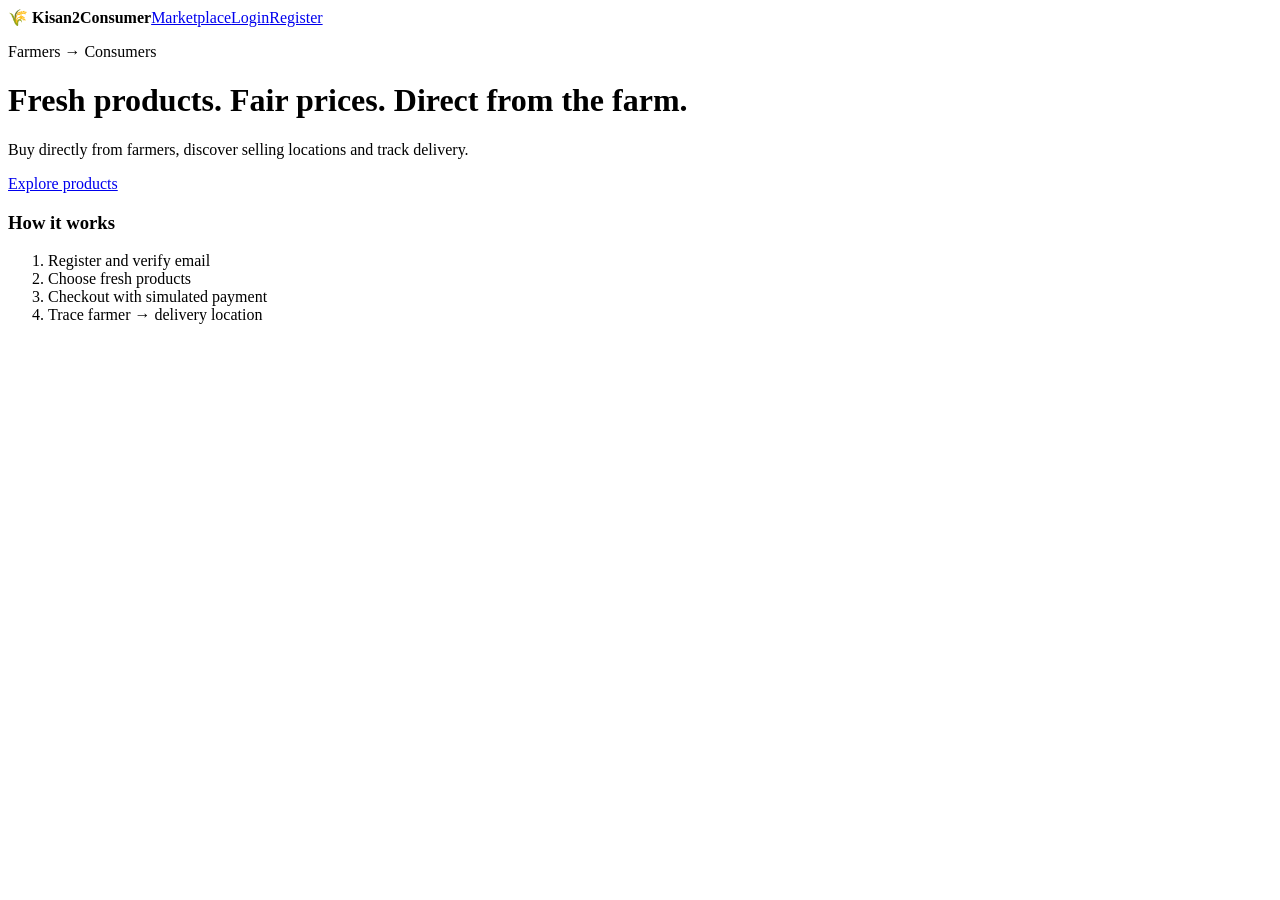
==== frontend/index.html @ daeac689 "Add marketplace landing page" ====
<!doctype html><html><head><meta charset="utf-8"><meta name="viewport" content="width=device-width,initial-scale=1"><title>Kisan2Consumer</title><link rel="stylesheet" href="css/style.css"></head><body><nav><b>🌾 Kisan2Consumer</b><span><a href="products.html">Marketplace</a><a href="login.html">Login</a><a href="register.html">Register</a></span></nav><main class="hero"><div><p class="badge">Farmers → Consumers</p><h1>Fresh products. Fair prices. Direct from the farm.</h1><p>Buy directly from farmers, discover selling locations and track delivery.</p><a class="btn" href="products.html">Explore products</a></div><div class="card"><h3>How it works</h3><ol><li>Register and verify email</li><li>Choose fresh products</li><li>Checkout with simulated payment</li><li>Trace farmer → delivery location</li></ol></div></main></body></html>
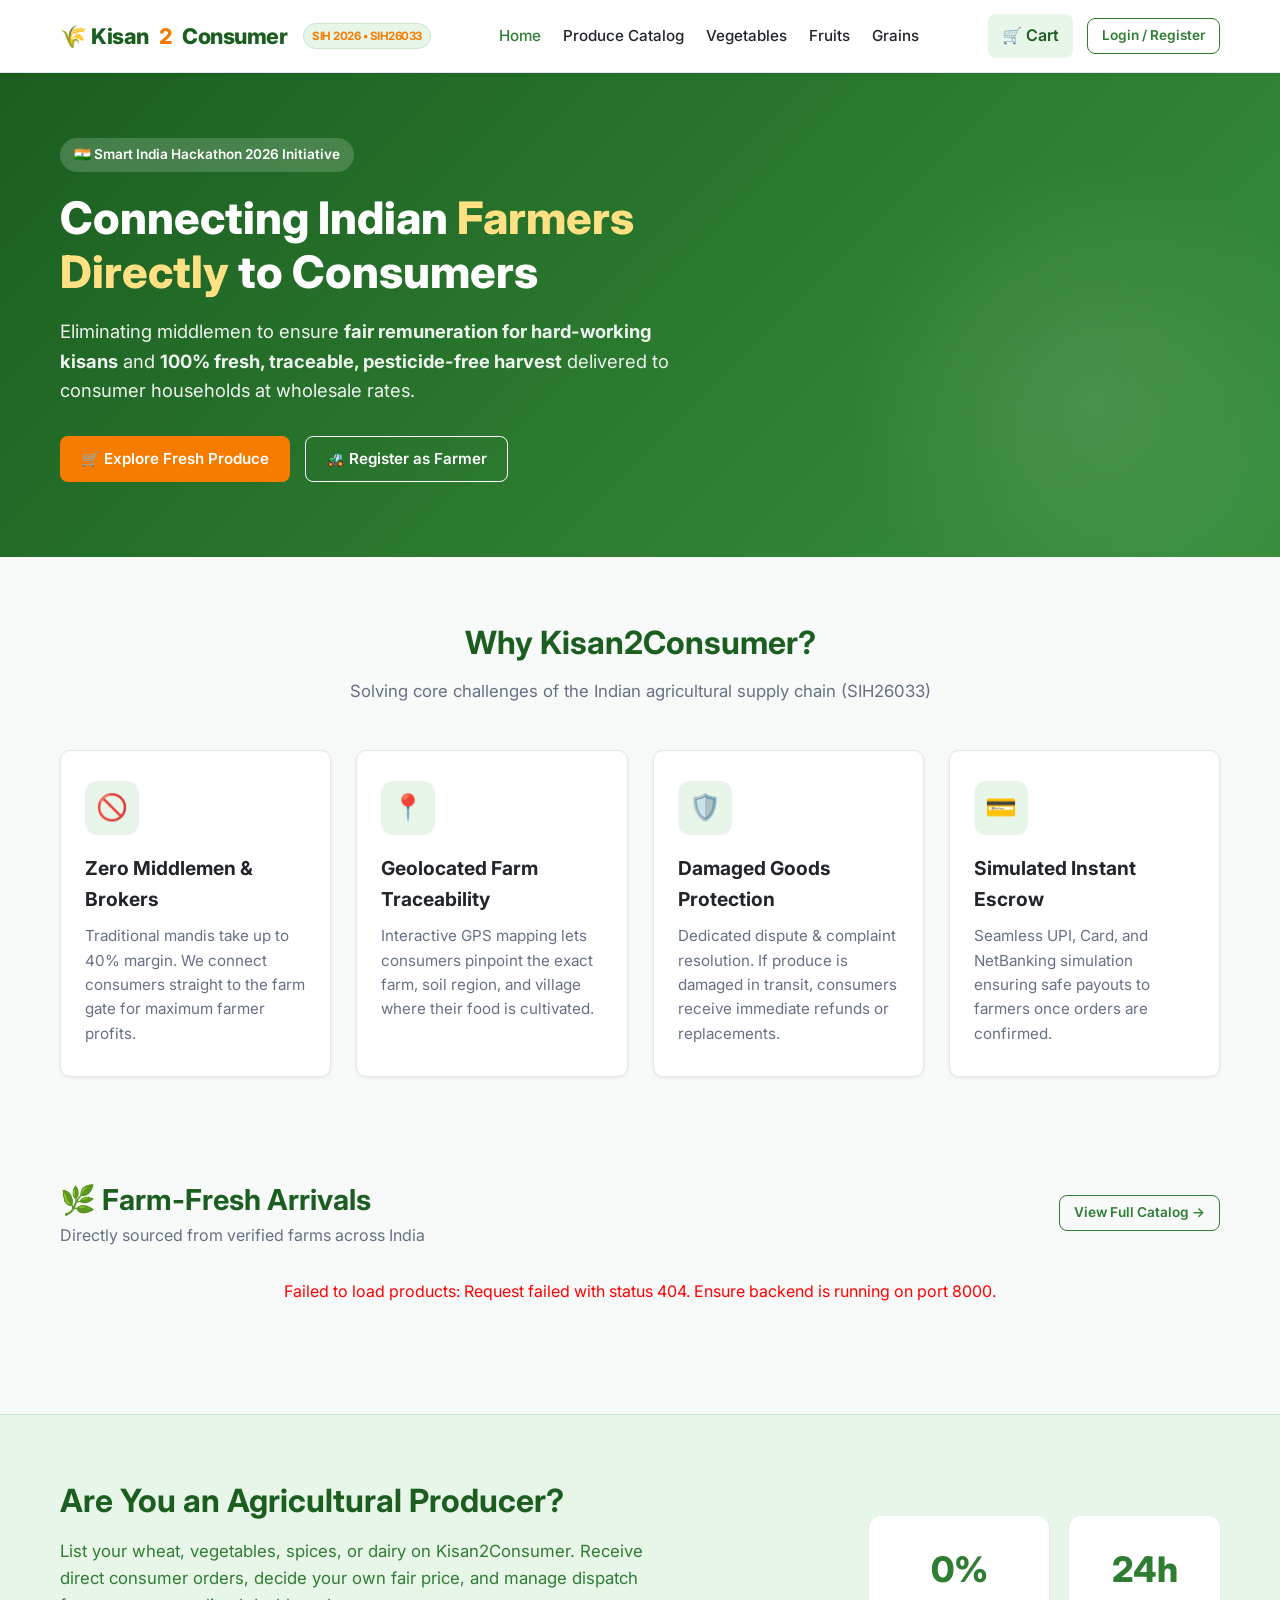
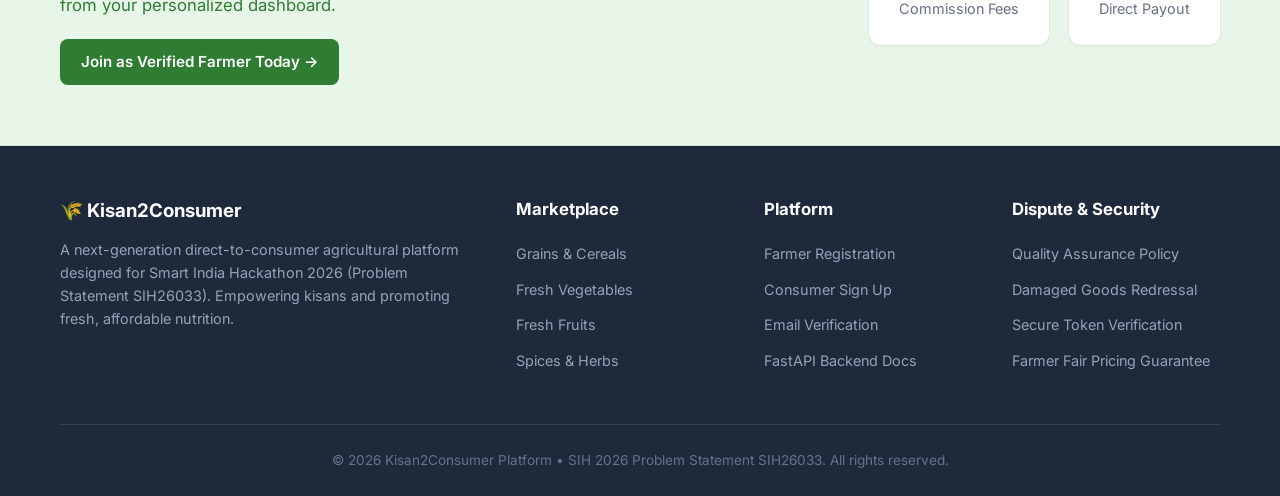
==== commit be918ccd: "feat: complete Kisan2Consumer platform with Admin Portal, Leaflet live tracking, image upload, email" ====
--- a/frontend/index.html
+++ b/frontend/index.html
@@ -1 +1,224 @@
-<!doctype html><html><head><meta charset="utf-8"><meta name="viewport" content="width=device-width,initial-scale=1"><title>Kisan2Consumer</title><link rel="stylesheet" href="css/style.css"></head><body><nav><b>🌾 Kisan2Consumer</b><span><a href="products.html">Marketplace</a><a href="login.html">Login</a><a href="register.html">Register</a></span></nav><main class="hero"><div><p class="badge">Farmers → Consumers</p><h1>Fresh products. Fair prices. Direct from the farm.</h1><p>Buy directly from farmers, discover selling locations and track delivery.</p><a class="btn" href="products.html">Explore products</a></div><div class="card"><h3>How it works</h3><ol><li>Register and verify email</li><li>Choose fresh products</li><li>Checkout with simulated payment</li><li>Trace farmer → delivery location</li></ol></div></main></body></html>
+<!DOCTYPE html>
+<html lang="en">
+<head>
+  <meta charset="UTF-8">
+  <meta name="viewport" content="width=device-width, initial-scale=1.0">
+  <title>Kisan2Consumer - Direct Farm-to-Consumer Agri-Marketplace (SIH26033)</title>
+  <link rel="stylesheet" href="css/style.css">
+  <link rel="stylesheet" href="css/components.css">
+  <!-- Google Font Inter -->
+  <link rel="preconnect" href="https://fonts.googleapis.com">
+  <link rel="preconnect" href="https://fonts.gstatic.com" crossorigin>
+  <link href="https://fonts.googleapis.com/css2?family=Inter:wght@400;500;600;700;800&display=swap" rel="stylesheet">
+</head>
+<body>
+
+  <!-- Navigation Bar -->
+  <nav class="navbar">
+    <div class="container nav-container">
+      <a href="index.html" class="logo">
+        🌾 Kisan<span>2</span>Consumer
+        <span class="sih-tag">SIH 2026 • SIH26033</span>
+      </a>
+
+      <ul class="nav-links">
+        <li><a href="index.html" class="active">Home</a></li>
+        <li><a href="marketplace.html">Produce Catalog</a></li>
+        <li><a href="marketplace.html?category=Fresh+Vegetables">Vegetables</a></li>
+        <li><a href="marketplace.html?category=Fresh+Fruits">Fruits</a></li>
+        <li><a href="marketplace.html?category=Grains+%26+Cereals">Grains</a></li>
+      </ul>
+
+      <div class="nav-actions">
+        <!-- Injected dynamically by api.js -->
+      </div>
+    </div>
+  </nav>
+
+  <!-- Hero Section -->
+  <section class="hero">
+    <div class="container">
+      <div class="hero-content">
+        <div class="hero-pill">
+          <span>🇮🇳 Smart India Hackathon 2026 Initiative</span>
+        </div>
+        <h1>Connecting Indian <span>Farmers Directly</span> to Consumers</h1>
+        <p>
+          Eliminating middlemen to ensure <strong>fair remuneration for hard-working kisans</strong> and <strong>100% fresh, traceable, pesticide-free harvest</strong> delivered to consumer households at wholesale rates.
+        </p>
+        <div class="hero-buttons">
+          <a href="marketplace.html" class="btn btn-accent">🛒 Explore Fresh Produce</a>
+          <a href="auth.html?role=farmer" class="btn btn-outline" style="color: white; border-color: white;">🚜 Register as Farmer</a>
+        </div>
+      </div>
+    </div>
+  </section>
+
+  <!-- Problem Statement & Solution Highlights -->
+  <section class="features-section">
+    <div class="container">
+      <div class="section-header">
+        <h2>Why Kisan2Consumer?</h2>
+        <p>Solving core challenges of the Indian agricultural supply chain (SIH26033)</p>
+      </div>
+
+      <div class="features-grid">
+        <div class="feature-card">
+          <div class="feature-icon">🚫</div>
+          <h3>Zero Middlemen & Brokers</h3>
+          <p>Traditional mandis take up to 40% margin. We connect consumers straight to the farm gate for maximum farmer profits.</p>
+        </div>
+
+        <div class="feature-card">
+          <div class="feature-icon">📍</div>
+          <h3>Geolocated Farm Traceability</h3>
+          <p>Interactive GPS mapping lets consumers pinpoint the exact farm, soil region, and village where their food is cultivated.</p>
+        </div>
+
+        <div class="feature-card">
+          <div class="feature-icon">🛡️</div>
+          <h3>Damaged Goods Protection</h3>
+          <p>Dedicated dispute & complaint resolution. If produce is damaged in transit, consumers receive immediate refunds or replacements.</p>
+        </div>
+
+        <div class="feature-card">
+          <div class="feature-icon">💳</div>
+          <h3>Simulated Instant Escrow</h3>
+          <p>Seamless UPI, Card, and NetBanking simulation ensuring safe payouts to farmers once orders are confirmed.</p>
+        </div>
+      </div>
+    </div>
+  </section>
+
+  <!-- Live Featured Produce Section -->
+  <section style="padding: 40px 0 60px;">
+    <div class="container">
+      <div style="display: flex; align-items: center; justify-content: space-between; margin-bottom: 30px;">
+        <div>
+          <h2 style="font-size: 1.8rem; color: var(--primary-dark);">🌿 Farm-Fresh Arrivals</h2>
+          <p style="color: var(--text-muted);">Directly sourced from verified farms across India</p>
+        </div>
+        <a href="marketplace.html" class="btn btn-outline btn-sm">View Full Catalog →</a>
+      </div>
+
+      <div id="featured-products-grid" class="products-grid">
+        <!-- Loaded dynamically from API -->
+        <div style="grid-column: 1 / -1; text-align: center; padding: 40px; color: var(--text-muted);">
+          Loading fresh farm produce...
+        </div>
+      </div>
+    </div>
+  </section>
+
+  <!-- Kisan Callout Banner -->
+  <section style="background: #e8f5e9; padding: 60px 0; border-top: 1px solid #c8e6c9; border-bottom: 1px solid #c8e6c9;">
+    <div class="container" style="display: flex; align-items: center; justify-content: space-between; flex-wrap: wrap; gap: 30px;">
+      <div style="max-width: 600px;">
+        <h2 style="font-size: 2rem; color: var(--primary-dark); margin-bottom: 12px;">Are You an Agricultural Producer?</h2>
+        <p style="color: #2e7d32; font-size: 1.05rem; margin-bottom: 20px;">
+          List your wheat, vegetables, spices, or dairy on Kisan2Consumer. Receive direct consumer orders, decide your own fair price, and manage dispatch from your personalized dashboard.
+        </p>
+        <a href="auth.html?role=farmer" class="btn btn-primary">Join as Verified Farmer Today →</a>
+      </div>
+      <div style="display: flex; gap: 20px; text-align: center;">
+        <div style="background: white; padding: 25px 30px; border-radius: 12px; box-shadow: var(--shadow-sm);">
+          <div style="font-size: 2.2rem; font-weight: 800; color: var(--primary);">0%</div>
+          <div style="font-size: 0.9rem; color: var(--text-muted);">Commission Fees</div>
+        </div>
+        <div style="background: white; padding: 25px 30px; border-radius: 12px; box-shadow: var(--shadow-sm);">
+          <div style="font-size: 2.2rem; font-weight: 800; color: var(--primary);">24h</div>
+          <div style="font-size: 0.9rem; color: var(--text-muted);">Direct Payout</div>
+        </div>
+      </div>
+    </div>
+  </section>
+
+  <!-- Footer -->
+  <footer>
+    <div class="container">
+      <div class="footer-grid">
+        <div class="footer-col">
+          <h3 style="color: white; margin-bottom: 12px;">🌾 Kisan2Consumer</h3>
+          <p style="font-size: 0.9rem; line-height: 1.6; color: #94a3b8;">
+            A next-generation direct-to-consumer agricultural platform designed for Smart India Hackathon 2026 (Problem Statement SIH26033). Empowering kisans and promoting fresh, affordable nutrition.
+          </p>
+        </div>
+        <div class="footer-col">
+          <h4>Marketplace</h4>
+          <ul>
+            <li><a href="marketplace.html?category=Grains+%26+Cereals">Grains & Cereals</a></li>
+            <li><a href="marketplace.html?category=Fresh+Vegetables">Fresh Vegetables</a></li>
+            <li><a href="marketplace.html?category=Fresh+Fruits">Fresh Fruits</a></li>
+            <li><a href="marketplace.html?category=Spices+%26+Herbs">Spices & Herbs</a></li>
+          </ul>
+        </div>
+        <div class="footer-col">
+          <h4>Platform</h4>
+          <ul>
+            <li><a href="auth.html?role=farmer">Farmer Registration</a></li>
+            <li><a href="auth.html?role=consumer">Consumer Sign Up</a></li>
+            <li><a href="verify-email.html">Email Verification</a></li>
+            <li><a href="http://localhost:8000/docs" target="_blank">FastAPI Backend Docs</a></li>
+          </ul>
+        </div>
+        <div class="footer-col">
+          <h4>Dispute & Security</h4>
+          <ul>
+            <li><a href="#">Quality Assurance Policy</a></li>
+            <li><a href="#">Damaged Goods Redressal</a></li>
+            <li><a href="#">Secure Token Verification</a></li>
+            <li><a href="#">Farmer Fair Pricing Guarantee</a></li>
+          </ul>
+        </div>
+      </div>
+      <div class="footer-bottom">
+        © 2026 Kisan2Consumer Platform • SIH 2026 Problem Statement SIH26033. All rights reserved.
+      </div>
+    </div>
+  </footer>
+
+  <script src="js/api.js"></script>
+  <script>
+    async function loadFeaturedProduce() {
+      const container = document.getElementById("featured-products-grid");
+      try {
+        const products = await apiRequest("/api/products");
+        if (!products || products.length === 0) {
+          container.innerHTML = `<div style="grid-column: 1 / -1; text-align: center; padding: 30px;">No produce listings available right now.</div>`;
+          return;
+        }
+
+        container.innerHTML = products.slice(0, 6).map(prod => `
+          <div class="product-card">
+            <div class="product-img-wrap">
+              <img src="${prod.image_url || 'https://images.unsplash.com/photo-1542838132-92c53300491e?auto=format&fit=crop&w=600&q=80'}" alt="${prod.title}">
+              ${prod.is_organic ? '<div class="organic-badge">🌱 Organic</div>' : ''}
+              ${prod.distance_km ? `<div class="distance-badge">📍 ${prod.distance_km} km</div>` : ''}
+            </div>
+            <div class="product-body">
+              <div class="product-cat">${prod.category}</div>
+              <h3 class="product-title">${prod.title}</h3>
+              <div class="product-farm">
+                🚜 ${prod.farmer ? (prod.farmer.farm_name || prod.farmer.full_name) : 'Local Farm'}
+                • ${prod.farm_location_name || (prod.farmer ? prod.farmer.farm_city : 'India')}
+              </div>
+              <div class="rating-row">
+                <span class="rating-stars">★ ${prod.average_rating > 0 ? prod.average_rating : 'New'}</span>
+                <span>(${prod.total_reviews} reviews)</span>
+              </div>
+              <div class="product-footer">
+                <div class="product-price">₹${prod.price_per_unit} <span>/ ${prod.unit}</span></div>
+                <a href="product-detail.html?id=${prod.id}" class="btn btn-outline btn-sm">View Produce</a>
+              </div>
+            </div>
+          </div>
+        `).join("");
+      } catch (err) {
+        container.innerHTML = `<div style="grid-column: 1 / -1; text-align: center; color: red;">Failed to load products: ${err.message}. Ensure backend is running on port 8000.</div>`;
+      }
+    }
+
+    document.addEventListener("DOMContentLoaded", loadFeaturedProduce);
+  </script>
+</body>
+</html>
--- a/frontend/css/style.css
+++ b/frontend/css/style.css
@@ -0,0 +1,624 @@
+:root {
+  --primary: #2e7d32;
+  --primary-dark: #1b5e20;
+  --primary-light: #e8f5e9;
+  --accent: #f57c00;
+  --accent-light: #fff3e0;
+  --earth: #5d4037;
+  --text-dark: #212529;
+  --text-muted: #667085;
+  --bg-page: #f8faf9;
+  --bg-card: #ffffff;
+  --border-color: #e2e8f0;
+  --success: #2e7d32;
+  --warning: #ed6c02;
+  --danger: #d32f2f;
+  --info: #0288d1;
+  --shadow-sm: 0 1px 3px rgba(0, 0, 0, 0.08);
+  --shadow-md: 0 4px 12px rgba(0, 0, 0, 0.08);
+  --shadow-lg: 0 10px 25px rgba(0, 0, 0, 0.1);
+  --radius: 10px;
+  --transition: all 0.25s ease;
+}
+
+* {
+  margin: 0;
+  padding: 0;
+  box-sizing: border-box;
+  font-family: 'Inter', -apple-system, BlinkMacSystemFont, 'Segoe UI', Roboto, sans-serif;
+}
+
+body {
+  background-color: var(--bg-page);
+  color: var(--text-dark);
+  line-height: 1.6;
+  min-height: 100vh;
+  display: flex;
+  flex-direction: column;
+}
+
+/* Container */
+.container {
+  max-width: 1200px;
+  margin: 0 auto;
+  padding: 0 20px;
+}
+
+/* Header & Navbar */
+.navbar {
+  background-color: #ffffff;
+  border-bottom: 1px solid var(--border-color);
+  position: sticky;
+  top: 0;
+  z-index: 1000;
+  box-shadow: var(--shadow-sm);
+}
+
+.nav-container {
+  display: flex;
+  align-items: center;
+  justify-content: space-between;
+  height: 72px;
+}
+
+.logo {
+  display: flex;
+  align-items: center;
+  gap: 10px;
+  text-decoration: none;
+  color: var(--primary-dark);
+  font-size: 1.35rem;
+  font-weight: 800;
+  letter-spacing: -0.5px;
+}
+
+.logo span {
+  color: var(--accent);
+}
+
+.sih-tag {
+  background-color: #e8f5e9;
+  color: var(--primary-dark);
+  font-size: 0.72rem;
+  font-weight: 700;
+  padding: 3px 8px;
+  border-radius: 20px;
+  border: 1px solid #c8e6c9;
+  margin-left: 6px;
+}
+
+.nav-links {
+  display: flex;
+  align-items: center;
+  gap: 22px;
+  list-style: none;
+}
+
+.nav-links a {
+  text-decoration: none;
+  color: var(--text-dark);
+  font-weight: 500;
+  font-size: 0.95rem;
+  transition: var(--transition);
+  display: flex;
+  align-items: center;
+  gap: 6px;
+}
+
+.nav-links a:hover,
+.nav-links a.active {
+  color: var(--primary);
+}
+
+.nav-actions {
+  display: flex;
+  align-items: center;
+  gap: 14px;
+}
+
+.cart-icon-btn {
+  position: relative;
+  background: var(--primary-light);
+  border: none;
+  color: var(--primary-dark);
+  padding: 9px 14px;
+  border-radius: 8px;
+  font-weight: 600;
+  cursor: pointer;
+  display: flex;
+  align-items: center;
+  gap: 6px;
+  transition: var(--transition);
+  text-decoration: none;
+}
+
+.cart-icon-btn:hover {
+  background: #c8e6c9;
+}
+
+.cart-badge {
+  background: var(--accent);
+  color: white;
+  border-radius: 50%;
+  padding: 2px 7px;
+  font-size: 0.75rem;
+  font-weight: 700;
+}
+
+.btn {
+  display: inline-flex;
+  align-items: center;
+  justify-content: center;
+  gap: 8px;
+  padding: 10px 20px;
+  border-radius: 8px;
+  font-weight: 600;
+  font-size: 0.95rem;
+  text-decoration: none;
+  cursor: pointer;
+  transition: var(--transition);
+  border: 1px solid transparent;
+}
+
+.btn-primary {
+  background-color: var(--primary);
+  color: white;
+}
+
+.btn-primary:hover {
+  background-color: var(--primary-dark);
+}
+
+.btn-outline {
+  border-color: var(--primary);
+  color: var(--primary);
+  background: transparent;
+}
+
+.btn-outline:hover {
+  background-color: var(--primary-light);
+}
+
+.btn-accent {
+  background-color: var(--accent);
+  color: white;
+}
+
+.btn-accent:hover {
+  background-color: #e65100;
+}
+
+.btn-danger {
+  background-color: var(--danger);
+  color: white;
+}
+
+.btn-sm {
+  padding: 6px 14px;
+  font-size: 0.85rem;
+}
+
+/* User Menu */
+.user-menu {
+  display: flex;
+  align-items: center;
+  gap: 12px;
+}
+
+.user-badge {
+  background: #edf2f7;
+  padding: 6px 12px;
+  border-radius: 20px;
+  font-size: 0.85rem;
+  font-weight: 600;
+  display: flex;
+  align-items: center;
+  gap: 6px;
+}
+
+/* Hero Section */
+.hero {
+  background: linear-gradient(135deg, #1b5e20 0%, #2e7d32 60%, #388e3c 100%);
+  color: white;
+  padding: 65px 0 75px;
+  position: relative;
+  overflow: hidden;
+}
+
+.hero::after {
+  content: "";
+  position: absolute;
+  right: -5%;
+  bottom: -20%;
+  width: 500px;
+  height: 500px;
+  background: radial-gradient(circle, rgba(255, 255, 255, 0.1) 0%, rgba(255, 255, 255, 0) 70%);
+  border-radius: 50%;
+}
+
+.hero-content {
+  max-width: 750px;
+}
+
+.hero-pill {
+  display: inline-flex;
+  align-items: center;
+  gap: 8px;
+  background: rgba(255, 255, 255, 0.18);
+  backdrop-filter: blur(8px);
+  padding: 6px 14px;
+  border-radius: 30px;
+  font-size: 0.85rem;
+  font-weight: 600;
+  margin-bottom: 20px;
+}
+
+.hero h1 {
+  font-size: 2.8rem;
+  font-weight: 800;
+  line-height: 1.2;
+  margin-bottom: 18px;
+}
+
+.hero h1 span {
+  color: #ffe082;
+}
+
+.hero p {
+  font-size: 1.15rem;
+  opacity: 0.92;
+  margin-bottom: 30px;
+  max-width: 650px;
+}
+
+.hero-buttons {
+  display: flex;
+  gap: 15px;
+  flex-wrap: wrap;
+}
+
+/* Features Grid */
+.features-section {
+  padding: 60px 0;
+}
+
+.section-header {
+  text-align: center;
+  margin-bottom: 45px;
+}
+
+.section-header h2 {
+  font-size: 2rem;
+  font-weight: 700;
+  color: var(--primary-dark);
+  margin-bottom: 10px;
+}
+
+.section-header p {
+  color: var(--text-muted);
+  font-size: 1.05rem;
+}
+
+.features-grid {
+  display: grid;
+  grid-template-columns: repeat(auto-fit, minmax(260px, 1fr));
+  gap: 25px;
+}
+
+.feature-card {
+  background: white;
+  padding: 30px 24px;
+  border-radius: var(--radius);
+  border: 1px solid var(--border-color);
+  box-shadow: var(--shadow-sm);
+  transition: var(--transition);
+}
+
+.feature-card:hover {
+  transform: translateY(-4px);
+  box-shadow: var(--shadow-md);
+  border-color: #a5d6a7;
+}
+
+.feature-icon {
+  width: 54px;
+  height: 54px;
+  border-radius: 12px;
+  background: var(--primary-light);
+  color: var(--primary);
+  display: flex;
+  align-items: center;
+  justify-content: center;
+  font-size: 1.6rem;
+  margin-bottom: 18px;
+}
+
+.feature-card h3 {
+  font-size: 1.2rem;
+  margin-bottom: 10px;
+  color: var(--text-dark);
+}
+
+.feature-card p {
+  color: var(--text-muted);
+  font-size: 0.95rem;
+}
+
+/* Filter & Marketplace Bar */
+.filter-bar {
+  background: white;
+  padding: 20px;
+  border-radius: var(--radius);
+  border: 1px solid var(--border-color);
+  margin-bottom: 30px;
+  box-shadow: var(--shadow-sm);
+}
+
+.filter-row {
+  display: flex;
+  align-items: center;
+  justify-content: space-between;
+  gap: 15px;
+  flex-wrap: wrap;
+}
+
+.search-box {
+  flex: 1;
+  min-width: 250px;
+  position: relative;
+}
+
+.search-box input {
+  width: 100%;
+  padding: 11px 16px 11px 40px;
+  border-radius: 8px;
+  border: 1px solid var(--border-color);
+  font-size: 0.95rem;
+  outline: none;
+  transition: var(--transition);
+}
+
+.search-box input:focus {
+  border-color: var(--primary);
+  box-shadow: 0 0 0 3px rgba(46, 125, 50, 0.15);
+}
+
+.search-box .search-icon {
+  position: absolute;
+  left: 14px;
+  top: 50%;
+  transform: translateY(-50%);
+  color: var(--text-muted);
+}
+
+.filter-pills {
+  display: flex;
+  gap: 10px;
+  overflow-x: auto;
+  padding: 10px 0;
+}
+
+.pill-btn {
+  background: #f1f5f9;
+  border: 1px solid #e2e8f0;
+  padding: 8px 16px;
+  border-radius: 20px;
+  font-size: 0.88rem;
+  font-weight: 500;
+  cursor: pointer;
+  white-space: nowrap;
+  transition: var(--transition);
+  color: var(--text-dark);
+}
+
+.pill-btn:hover,
+.pill-btn.active {
+  background: var(--primary);
+  color: white;
+  border-color: var(--primary);
+}
+
+/* Product Cards Grid */
+.products-grid {
+  display: grid;
+  grid-template-columns: repeat(auto-fill, minmax(280px, 1fr));
+  gap: 25px;
+  margin-bottom: 50px;
+}
+
+.product-card {
+  background: white;
+  border-radius: var(--radius);
+  border: 1px solid var(--border-color);
+  overflow: hidden;
+  box-shadow: var(--shadow-sm);
+  transition: var(--transition);
+  display: flex;
+  flex-direction: column;
+}
+
+.product-card:hover {
+  transform: translateY(-4px);
+  box-shadow: var(--shadow-md);
+  border-color: #81c784;
+}
+
+.product-img-wrap {
+  height: 200px;
+  position: relative;
+  overflow: hidden;
+  background: #eee;
+}
+
+.product-img-wrap img {
+  width: 100%;
+  height: 100%;
+  object-fit: cover;
+  transition: transform 0.35s ease;
+}
+
+.product-card:hover .product-img-wrap img {
+  transform: scale(1.05);
+}
+
+.organic-badge {
+  position: absolute;
+  top: 12px;
+  left: 12px;
+  background: rgba(46, 125, 50, 0.9);
+  color: white;
+  font-size: 0.75rem;
+  font-weight: 700;
+  padding: 3px 10px;
+  border-radius: 20px;
+  backdrop-filter: blur(4px);
+  display: flex;
+  align-items: center;
+  gap: 4px;
+}
+
+.distance-badge {
+  position: absolute;
+  top: 12px;
+  right: 12px;
+  background: rgba(33, 33, 33, 0.85);
+  color: white;
+  font-size: 0.75rem;
+  font-weight: 600;
+  padding: 3px 8px;
+  border-radius: 20px;
+  backdrop-filter: blur(4px);
+}
+
+.product-body {
+  padding: 18px;
+  display: flex;
+  flex-direction: column;
+  flex: 1;
+}
+
+.product-cat {
+  font-size: 0.78rem;
+  color: var(--primary);
+  font-weight: 700;
+  text-transform: uppercase;
+  margin-bottom: 4px;
+}
+
+.product-title {
+  font-size: 1.15rem;
+  font-weight: 700;
+  color: var(--text-dark);
+  margin-bottom: 8px;
+  line-height: 1.3;
+}
+
+.product-farm {
+  font-size: 0.85rem;
+  color: var(--text-muted);
+  display: flex;
+  align-items: center;
+  gap: 6px;
+  margin-bottom: 12px;
+}
+
+.rating-row {
+  display: flex;
+  align-items: center;
+  gap: 6px;
+  font-size: 0.85rem;
+  color: #e65100;
+  margin-bottom: 14px;
+}
+
+.rating-stars {
+  color: #ffb300;
+}
+
+.product-footer {
+  margin-top: auto;
+  display: flex;
+  align-items: center;
+  justify-content: space-between;
+  padding-top: 12px;
+  border-top: 1px solid #f1f5f9;
+}
+
+.product-price {
+  font-size: 1.3rem;
+  font-weight: 800;
+  color: var(--primary-dark);
+}
+
+.product-price span {
+  font-size: 0.85rem;
+  font-weight: 500;
+  color: var(--text-muted);
+}
+
+/* Footer */
+footer {
+  background: #1e293b;
+  color: #cbd5e1;
+  padding: 50px 0 25px;
+  margin-top: auto;
+}
+
+.footer-grid {
+  display: grid;
+  grid-template-columns: 2fr 1fr 1fr 1fr;
+  gap: 40px;
+  margin-bottom: 40px;
+}
+
+.footer-col h4 {
+  color: white;
+  font-size: 1.05rem;
+  margin-bottom: 18px;
+}
+
+.footer-col ul {
+  list-style: none;
+}
+
+.footer-col ul li {
+  margin-bottom: 10px;
+}
+
+.footer-col ul a {
+  color: #94a3b8;
+  text-decoration: none;
+  font-size: 0.9rem;
+  transition: var(--transition);
+}
+
+.footer-col ul a:hover {
+  color: white;
+}
+
+.footer-bottom {
+  border-top: 1px solid #334155;
+  padding-top: 25px;
+  text-align: center;
+  font-size: 0.85rem;
+  color: #64748b;
+}
+
+/* Responsive */
+@media (max-width: 900px) {
+  .footer-grid {
+    grid-template-columns: 1fr 1fr;
+  }
+}
+
+@media (max-width: 600px) {
+  .hero h1 {
+    font-size: 2rem;
+  }
+  .nav-links {
+    display: none;
+  }
+  .footer-grid {
+    grid-template-columns: 1fr;
+  }
+}
--- a/frontend/css/components.css
+++ b/frontend/css/components.css
@@ -0,0 +1,390 @@
+/* Components CSS: Modals, Badges, Tabs, Forms, Rating Widgets */
+
+/* Status Badges */
+.badge {
+  display: inline-flex;
+  align-items: center;
+  gap: 4px;
+  padding: 4px 10px;
+  border-radius: 20px;
+  font-size: 0.78rem;
+  font-weight: 700;
+  text-transform: uppercase;
+  letter-spacing: 0.5px;
+}
+
+.badge-pending {
+  background: #fff8e1;
+  color: #b78103;
+  border: 1px solid #ffe082;
+}
+
+.badge-confirmed {
+  background: #e3f2fd;
+  color: #0277bd;
+  border: 1px solid #90caf9;
+}
+
+.badge-shipped {
+  background: #f3e5f5;
+  color: #7b1fa2;
+  border: 1px solid #ce93d8;
+}
+
+.badge-delivered {
+  background: #e8f5e9;
+  color: #2e7d32;
+  border: 1px solid #a5d6a7;
+}
+
+.badge-cancelled {
+  background: #ffebee;
+  color: #c62828;
+  border: 1px solid #ffcdd2;
+}
+
+.badge-refund {
+  background: #e0f2f1;
+  color: #00695c;
+  border: 1px solid #80cbc4;
+}
+
+/* Modals */
+.modal-overlay {
+  position: fixed;
+  top: 0;
+  left: 0;
+  width: 100vw;
+  height: 100vh;
+  background: rgba(15, 23, 42, 0.65);
+  backdrop-filter: blur(4px);
+  display: flex;
+  align-items: center;
+  justify-content: center;
+  z-index: 2000;
+  opacity: 0;
+  visibility: hidden;
+  transition: all 0.25s ease;
+  padding: 15px;
+}
+
+.modal-overlay.active {
+  opacity: 1;
+  visibility: visible;
+}
+
+.modal-card {
+  background: white;
+  border-radius: 14px;
+  width: 100%;
+  max-width: 650px;
+  max-height: 90vh;
+  overflow-y: auto;
+  box-shadow: 0 20px 40px rgba(0, 0, 0, 0.2);
+  transform: translateY(20px);
+  transition: all 0.25s ease;
+  display: flex;
+  flex-direction: column;
+}
+
+.modal-overlay.active .modal-card {
+  transform: translateY(0);
+}
+
+.modal-header {
+  display: flex;
+  align-items: center;
+  justify-content: space-between;
+  padding: 18px 24px;
+  border-bottom: 1px solid var(--border-color);
+}
+
+.modal-header h3 {
+  font-size: 1.25rem;
+  color: var(--text-dark);
+}
+
+.modal-close-btn {
+  background: transparent;
+  border: none;
+  font-size: 1.5rem;
+  cursor: pointer;
+  color: var(--text-muted);
+  transition: var(--transition);
+}
+
+.modal-close-btn:hover {
+  color: var(--danger);
+}
+
+.modal-body {
+  padding: 24px;
+}
+
+.modal-footer {
+  padding: 16px 24px;
+  border-top: 1px solid var(--border-color);
+  display: flex;
+  justify-content: flex-end;
+  gap: 12px;
+  background: #f8faf9;
+  border-bottom-left-radius: 14px;
+  border-bottom-right-radius: 14px;
+}
+
+/* Forms */
+.form-group {
+  margin-bottom: 18px;
+}
+
+.form-group label {
+  display: block;
+  font-weight: 600;
+  font-size: 0.9rem;
+  margin-bottom: 6px;
+  color: #334155;
+}
+
+.form-control {
+  width: 100%;
+  padding: 10px 14px;
+  border-radius: 8px;
+  border: 1px solid var(--border-color);
+  font-size: 0.95rem;
+  outline: none;
+  transition: var(--transition);
+}
+
+.form-control:focus {
+  border-color: var(--primary);
+  box-shadow: 0 0 0 3px rgba(46, 125, 50, 0.15);
+}
+
+.form-row {
+  display: grid;
+  grid-template-columns: 1fr 1fr;
+  gap: 15px;
+}
+
+/* Dashboard Layout */
+.dashboard-layout {
+  display: grid;
+  grid-template-columns: 260px 1fr;
+  gap: 30px;
+  padding: 40px 0 60px;
+}
+
+.dashboard-sidebar {
+  background: white;
+  border-radius: var(--radius);
+  border: 1px solid var(--border-color);
+  padding: 20px 16px;
+  height: fit-content;
+  box-shadow: var(--shadow-sm);
+}
+
+.user-profile-summary {
+  text-align: center;
+  padding-bottom: 20px;
+  border-bottom: 1px solid var(--border-color);
+  margin-bottom: 20px;
+}
+
+.avatar-circle {
+  width: 70px;
+  height: 70px;
+  border-radius: 50%;
+  background: var(--primary-light);
+  color: var(--primary-dark);
+  font-size: 1.8rem;
+  font-weight: 700;
+  display: flex;
+  align-items: center;
+  justify-content: center;
+  margin: 0 auto 12px;
+  border: 2px solid #a5d6a7;
+}
+
+.dash-menu {
+  list-style: none;
+  display: flex;
+  flex-direction: column;
+  gap: 6px;
+}
+
+.dash-menu-item {
+  padding: 12px 16px;
+  border-radius: 8px;
+  font-weight: 600;
+  font-size: 0.92rem;
+  color: #475569;
+  cursor: pointer;
+  display: flex;
+  align-items: center;
+  gap: 10px;
+  transition: var(--transition);
+  text-decoration: none;
+}
+
+.dash-menu-item:hover,
+.dash-menu-item.active {
+  background: var(--primary-light);
+  color: var(--primary-dark);
+}
+
+.dashboard-content {
+  background: white;
+  border-radius: var(--radius);
+  border: 1px solid var(--border-color);
+  padding: 30px;
+  box-shadow: var(--shadow-sm);
+  min-height: 500px;
+}
+
+.dash-header {
+  display: flex;
+  align-items: center;
+  justify-content: space-between;
+  margin-bottom: 25px;
+  padding-bottom: 15px;
+  border-bottom: 1px solid var(--border-color);
+}
+
+/* Stats Cards */
+.stats-grid {
+  display: grid;
+  grid-template-columns: repeat(auto-fit, minmax(200px, 1fr));
+  gap: 20px;
+  margin-bottom: 30px;
+}
+
+.stat-card {
+  background: #f8faf9;
+  border: 1px solid #e2e8f0;
+  border-radius: 10px;
+  padding: 20px;
+  border-left: 4px solid var(--primary);
+}
+
+.stat-val {
+  font-size: 1.8rem;
+  font-weight: 800;
+  color: var(--primary-dark);
+  margin-top: 5px;
+}
+
+.stat-label {
+  font-size: 0.85rem;
+  color: var(--text-muted);
+  font-weight: 600;
+}
+
+/* Data Tables */
+.table-responsive {
+  width: 100%;
+  overflow-x: auto;
+}
+
+.data-table {
+  width: 100%;
+  border-collapse: collapse;
+  text-align: left;
+  font-size: 0.9rem;
+}
+
+.data-table th {
+  background: #f8faf9;
+  padding: 12px 16px;
+  color: #475569;
+  font-weight: 600;
+  border-bottom: 2px solid var(--border-color);
+}
+
+.data-table td {
+  padding: 14px 16px;
+  border-bottom: 1px solid var(--border-color);
+  vertical-align: middle;
+}
+
+.data-table tr:hover {
+  background-color: #fbfdfc;
+}
+
+/* Star Rating Widget */
+.star-rating-input {
+  display: flex;
+  gap: 8px;
+  font-size: 1.8rem;
+  cursor: pointer;
+  color: #cbd5e1;
+  margin: 10px 0;
+}
+
+.star-rating-input .star:hover,
+.star-rating-input .star.active {
+  color: #ffb300;
+}
+
+/* Toast Notifications */
+#toast-container {
+  position: fixed;
+  bottom: 24px;
+  right: 24px;
+  z-index: 3000;
+  display: flex;
+  flex-direction: column;
+  gap: 10px;
+}
+
+.toast {
+  background: white;
+  color: var(--text-dark);
+  padding: 14px 20px;
+  border-radius: 10px;
+  box-shadow: 0 10px 30px rgba(0, 0, 0, 0.15);
+  display: flex;
+  align-items: center;
+  gap: 12px;
+  min-width: 280px;
+  font-size: 0.92rem;
+  font-weight: 500;
+  border-left: 5px solid var(--primary);
+  animation: slideIn 0.3s ease;
+}
+
+.toast.error {
+  border-left-color: var(--danger);
+}
+
+.toast.warning {
+  border-left-color: var(--warning);
+}
+
+@keyframes slideIn {
+  from {
+    transform: translateX(100%);
+    opacity: 0;
+  }
+  to {
+    transform: translateX(0);
+    opacity: 1;
+  }
+}
+
+/* Leaflet Map Containers */
+#map, #farm-picker-map, #farm-view-map {
+  height: 380px;
+  width: 100%;
+  border-radius: 8px;
+  border: 1px solid var(--border-color);
+  z-index: 1;
+}
+
+@media (max-width: 850px) {
+  .dashboard-layout {
+    grid-template-columns: 1fr;
+  }
+  .form-row {
+    grid-template-columns: 1fr;
+  }
+}
